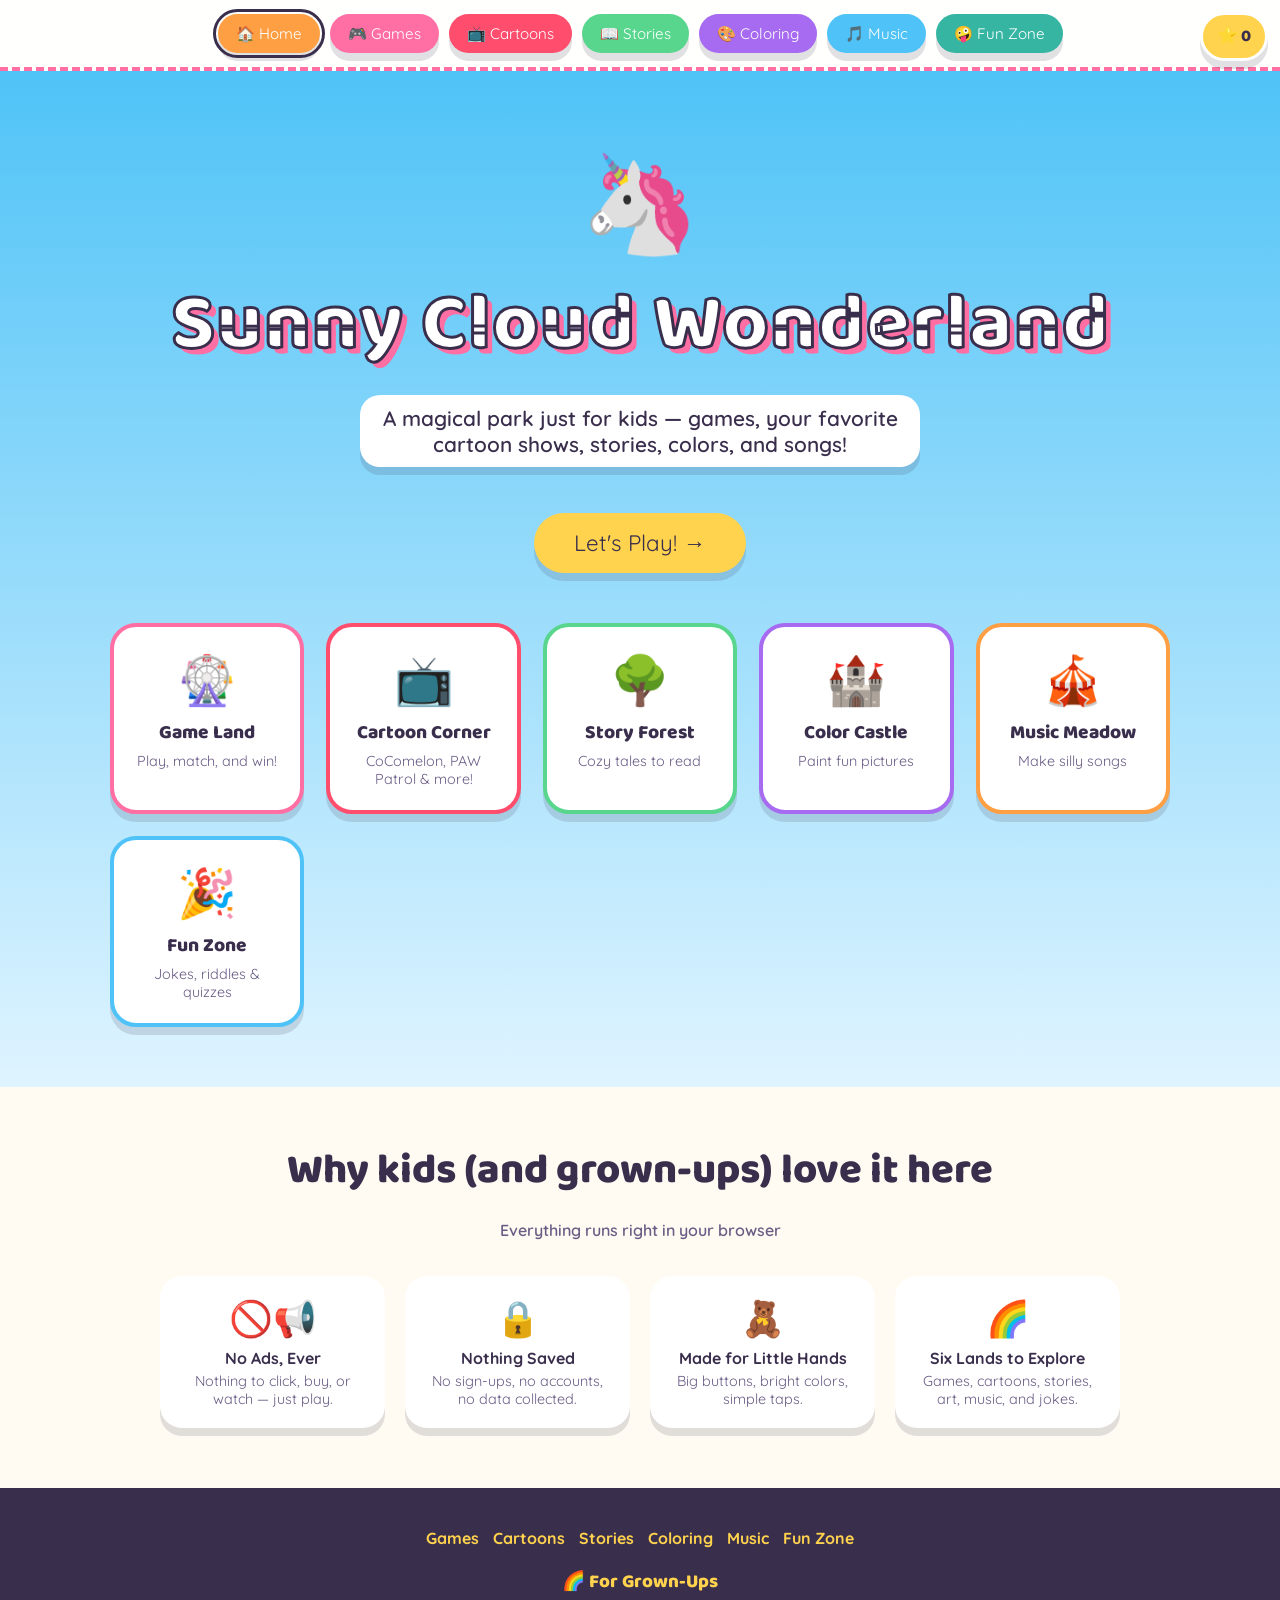
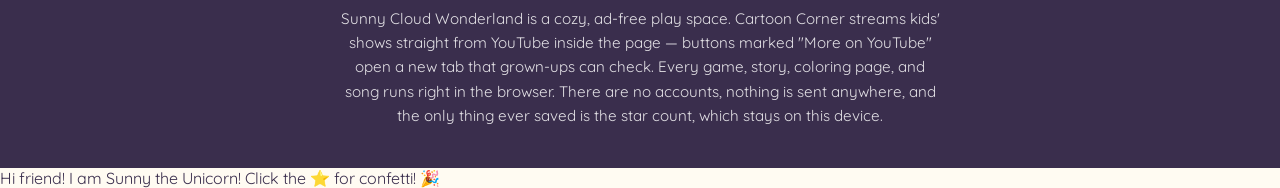
==== index.html @ 6277c3ee "Add files via upload" ====
<!DOCTYPE html>
<html lang="en">
<head>
<meta charset="UTF-8">
<meta name="viewport" content="width=device-width, initial-scale=1.0">
<title>Sunny Cloud Wonderland 🌈</title>
<meta name="description" content="A magical online park for kids — games, cartoons, stories, coloring, music and more!">
<link rel="preconnect" href="https://fonts.googleapis.com">
<link rel="preconnect" href="https://fonts.gstatic.com" crossorigin>
<link href="https://fonts.googleapis.com/css2?family=Baloo+2:wght@500;700;800&family=Quicksand:wght@500;600;700&display=swap" rel="stylesheet">
<link rel="stylesheet" href="common.css">
<style>
  .sky-bg{ padding-bottom:0; }
  .map-wrap{ padding-top:0; }
  .why-row{
    max-width:1000px; margin:0 auto 60px; padding:0 20px;
    display:grid; grid-template-columns:repeat(auto-fit,minmax(220px,1fr)); gap:20px;
  }
  .why-card{
    background:white; border-radius:22px; padding:20px; text-align:center; box-shadow:var(--shadow);
  }
  .why-card .emoji{ font-size:2.2rem; }
  .why-card h4{ margin:8px 0 4px; }
  .why-card p{ margin:0; font-size:.9rem; color:#6a5c85; }
</style>
</head>
<body>

<nav class="navbar">
  <a class="balloon-btn b5 current" href="index.html">🏠 Home</a>
  <a class="balloon-btn b1" href="games.html">🎮 Games</a>
  <a class="balloon-btn b6" href="videos.html">📺 Cartoons</a>
  <a class="balloon-btn b2" href="stories.html">📖 Stories</a>
  <a class="balloon-btn b3" href="coloring.html">🎨 Coloring</a>
  <a class="balloon-btn b4" href="music.html">🎵 Music</a>
  <a class="balloon-btn b7" href="fun-zone.html">🤪 Fun Zone</a>
</nav>

<div class="sky-bg">
  <div class="cloud" style="width:120px;height:50px;top:10%;left:-10%;animation-duration:38s;"></div>
  <div class="cloud" style="width:160px;height:60px;top:25%;left:-15%;animation-duration:52s;animation-delay:-10s;"></div>
  <div class="cloud" style="width:90px;height:40px;top:5%;left:-8%;animation-duration:30s;animation-delay:-20s;"></div>

  <header class="hero">
    <div class="mascot" id="sunny-unicorn" role="button" tabindex="0" aria-label="Sunny the unicorn — tap me!">🦄</div>
    <h1>Sunny Cloud Wonderland</h1>
    <p>A magical park just for kids — games, your favorite cartoon shows, stories, colors, and songs!</p>
    <br>
    <a href="games.html" class="cta">Let's Play! →</a>
  </header>

  <div class="map-wrap">
    <div class="map-grid">
      <a class="land-pin p1" href="games.html">
        <span class="icon">🎡</span>
        <h3>Game Land</h3>
        <p>Play, match, and win!</p>
      </a>
      <a class="land-pin p6" href="videos.html">
        <span class="icon">📺</span>
        <h3>Cartoon Corner</h3>
        <p>CoComelon, PAW Patrol &amp; more!</p>
      </a>
      <a class="land-pin p2" href="stories.html">
        <span class="icon">🌳</span>
        <h3>Story Forest</h3>
        <p>Cozy tales to read</p>
      </a>
      <a class="land-pin p3" href="coloring.html">
        <span class="icon">🏰</span>
        <h3>Color Castle</h3>
        <p>Paint fun pictures</p>
      </a>
      <a class="land-pin p4" href="music.html">
        <span class="icon">🎪</span>
        <h3>Music Meadow</h3>
        <p>Make silly songs</p>
      </a>
      <a class="land-pin p5" href="fun-zone.html">
        <span class="icon">🎉</span>
        <h3>Fun Zone</h3>
        <p>Jokes, riddles &amp; quizzes</p>
      </a>
    </div>
  </div>
</div>

<main>
  <h2 class="land-title" style="margin-top:50px;">Why kids (and grown-ups) love it here</h2>
  <p class="land-sub">Everything runs right in your browser</p>
  <div class="why-row">
    <div class="why-card">
      <div class="emoji">🚫📢</div>
      <h4>No Ads, Ever</h4>
      <p>Nothing to click, buy, or watch — just play.</p>
    </div>
    <div class="why-card">
      <div class="emoji">🔒</div>
      <h4>Nothing Saved</h4>
      <p>No sign-ups, no accounts, no data collected.</p>
    </div>
    <div class="why-card">
      <div class="emoji">🧸</div>
      <h4>Made for Little Hands</h4>
      <p>Big buttons, bright colors, simple taps.</p>
    </div>
    <div class="why-card">
      <div class="emoji">🌈</div>
      <h4>Six Lands to Explore</h4>
      <p>Games, cartoons, stories, art, music, and jokes.</p>
    </div>
  </div>
</main>

<footer>
  <div class="foot-links">
    <a href="games.html">Games</a>
    <a href="videos.html">Cartoons</a>
    <a href="stories.html">Stories</a>
    <a href="coloring.html">Coloring</a>
    <a href="music.html">Music</a>
    <a href="fun-zone.html">Fun Zone</a>
  </div>
  <h3>🌈 For Grown-Ups</h3>
  <div class="grownups">
    Sunny Cloud Wonderland is a cozy, ad-free play space. Cartoon Corner streams kids' shows straight from YouTube inside the page — buttons marked "More on YouTube" open a new tab that grown-ups can check. Every game, story, coloring page, and song runs right in the browser. There are no accounts, nothing is sent anywhere, and the only thing ever saved is the star count, which stays on this device.
  </div>
</footer>

<script src="common.js"></script>
<script>
const scwMascot = document.getElementById('sunny-unicorn');
if(scwMascot){
  const scwLines = ['Giggle! 🦄✨','I love it here! 🌈','Sparkle sparkle! ⭐','You found my magic! 🎉','Again! Again! 🥳'];
  function scwMagic(){
    SCW.sound('win');
    SCW.popConfetti(45);
    SCW.showMascotSay(scwLines[Math.floor(Math.random()*scwLines.length)], 2200);
  }
  scwMascot.addEventListener('click', scwMagic);
  scwMascot.addEventListener('keydown', function(e){ if(e.key==='Enter'||e.key===' '){ e.preventDefault(); scwMagic(); } });
}
</script>
</body>
</html>
---- common.css ----
/* ===================================================
   Sunny Cloud Wonderland — shared design system
   =================================================== */
:root{
  --sky:#4FC3F7;
  --sky-light:#DFF4FF;
  --sun:#FFD34D;
  --bubblegum:#FF6FA3;
  --grass:#58D68D;
  --grape:#A66BF0;
  --cream:#FFFBF2;
  --ink:#3A2E4D;
  --white:#ffffff;
  --shadow: 0 8px 0 rgba(58,46,77,0.15);
}
*{box-sizing:border-box;}
html{scroll-behavior:smooth;}
body{
  margin:0;
  font-family:'Quicksand',sans-serif;
  color:var(--ink);
  background:var(--cream);
  overflow-x:hidden;
}
h1,h2,h3,.display{
  font-family:'Baloo 2', cursive;
  font-weight:800;
}
a{text-decoration:none;color:inherit;}
button{font-family:'Baloo 2', cursive; cursor:pointer; border:none;}
img{max-width:100%;}

/* ---------- Background floaty bits ---------- */
.sky-bg{
  position:relative;
  background:linear-gradient(180deg, var(--sky) 0%, var(--sky-light) 100%);
  overflow:hidden;
}
.cloud{
  position:absolute;
  background:white;
  border-radius:100px;
  opacity:0.9;
  filter:drop-shadow(0 6px 0 rgba(0,0,0,0.03));
  animation:drift linear infinite;
}
@keyframes drift{
  from{ transform:translateX(-120px);}
  to{ transform:translateX(110vw);}
}
@keyframes bob{
  0%,100%{ transform:translateY(0);}
  50%{ transform:translateY(-14px);}
}
@keyframes wiggle{
  0%,100%{ transform:rotate(-4deg);}
  50%{ transform:rotate(4deg);}
}
@keyframes popIn{
  from{ transform:scale(0); opacity:0;}
  to{ transform:scale(1); opacity:1;}
}
@media (prefers-reduced-motion: reduce){
  *{animation-duration:0.01ms !important; animation-iteration-count:1 !important;}
}

/* ---------- Nav ---------- */
.navbar{
  position:sticky; top:0; z-index:50;
  display:flex; flex-wrap:wrap; gap:10px;
  justify-content:center;
  padding:14px 10px;
  background:rgba(255,255,255,0.85);
  backdrop-filter:blur(6px);
  border-bottom:4px dashed var(--bubblegum);
}
.balloon-btn{
  font-size:.95rem;
  padding:10px 18px;
  border-radius:999px;
  color:white;
  box-shadow:var(--shadow);
  transition:transform .15s ease;
  white-space:nowrap;
}
.balloon-btn:hover{ transform:translateY(-4px) scale(1.05);}
.balloon-btn:focus-visible{ outline:3px solid var(--ink); outline-offset:2px;}
.balloon-btn.current{ outline:3px solid var(--ink); outline-offset:2px;}
.b1{background:var(--bubblegum);}
.b2{background:var(--grass);}
.b3{background:var(--grape);}
.b4{background:#4FC3F7;}
.b5{background:#FF9F43;}
.b6{background:#FF4D6D;}
.b7{background:#37B5A3;}

/* ---------- Hero (home page) ---------- */
.hero{
  text-align:center;
  padding:70px 20px 40px;
  position:relative;
}
.hero h1{
  font-size:clamp(2.4rem, 7vw, 5rem);
  color:white;
  -webkit-text-stroke:3px var(--ink);
  text-shadow:6px 6px 0 var(--bubblegum);
  margin:0 0 6px;
  letter-spacing:1px;
}
.hero p{
  font-size:1.3rem;
  font-weight:600;
  max-width:560px;
  margin:0 auto 26px;
  background:white;
  display:inline-block;
  padding:10px 22px;
  border-radius:20px;
  box-shadow:var(--shadow);
}
.mascot{
  font-size:6rem;
  display:inline-block;
  animation:bob 3s ease-in-out infinite;
}
.cta{
  margin-top:20px;
  font-size:1.4rem;
  padding:16px 40px;
  border-radius:999px;
  background:var(--sun);
  color:var(--ink);
  box-shadow:var(--shadow);
  display:inline-block;
}
.cta:hover{ transform:translateY(-3px);}

/* ---------- Small page header (sub-pages) ---------- */
.page-hero{
  text-align:center;
  padding:50px 20px 60px;
  position:relative;
}
.page-hero .mascot{ font-size:4.5rem;}
.page-hero h1{
  font-size:clamp(2rem, 6vw, 3.2rem);
  color:white;
  -webkit-text-stroke:2.5px var(--ink);
  text-shadow:5px 5px 0 var(--bubblegum);
  margin:6px 0 4px;
}
.page-hero p{
  font-size:1.1rem;
  font-weight:600;
  max-width:520px;
  margin:0 auto;
  background:white;
  display:inline-block;
  padding:8px 20px;
  border-radius:20px;
  box-shadow:var(--shadow);
}

/* ---------- Park Map (home page lands grid) ---------- */
.map-wrap{
  max-width:1100px;
  margin:10px auto 0;
  padding:20px 20px 60px;
}
.map-grid{
  display:grid;
  grid-template-columns:repeat(auto-fit, minmax(190px,1fr));
  gap:22px;
}
.land-pin{
  background:white;
  border-radius:26px;
  padding:22px 16px;
  text-align:center;
  box-shadow:var(--shadow);
  border:4px solid transparent;
  transition:transform .2s ease, border-color .2s ease;
  display:block;
}
.land-pin:hover{
  transform:translateY(-6px) rotate(-1deg);
}
.land-pin .icon{
  font-size:3rem;
  display:inline-block;
  animation:wiggle 2.4s ease-in-out infinite;
}
.land-pin h3{ margin:8px 0 4px; font-size:1.2rem;}
.land-pin p{ margin:0; font-size:.9rem; color:#6a5c85;}
.land-pin.p1{border-color:var(--bubblegum);}
.land-pin.p2{border-color:var(--grass);}
.land-pin.p3{border-color:var(--grape);}
.land-pin.p4{border-color:#FF9F43;}
.land-pin.p5{border-color:#4FC3F7;}
.land-pin.p6{border-color:#FF4D6D;}

/* ---------- Sections ---------- */
main.land{
  padding:50px 18px 80px;
}
.land-title{
  text-align:center;
  font-size:clamp(1.8rem,4vw,2.6rem);
  margin-bottom:6px;
}
.land-sub{
  text-align:center;
  color:#6a5c85;
  font-weight:600;
  margin-bottom:36px;
}
.panel{
  max-width:1000px;
  margin:0 auto 34px;
  background:white;
  border-radius:28px;
  padding:30px;
  box-shadow:var(--shadow);
}
.score-line{ text-align:center; font-weight:700; margin-bottom:14px; font-size:1.1rem;}
.center-btn{
  display:block; margin:20px auto 0; padding:12px 26px; border-radius:999px;
  background:var(--grass); color:white; font-size:1.05rem; box-shadow:var(--shadow);
}

footer{
  background:var(--ink); color:white; text-align:center; padding:40px 20px;
}
footer .grownups{
  max-width:600px; margin:0 auto; font-size:.95rem; opacity:0.85; line-height:1.6;
}
footer h3{ color:var(--sun); margin-bottom:10px;}
footer .foot-links{ margin-bottom:18px; display:flex; gap:14px; justify-content:center; flex-wrap:wrap;}
footer .foot-links a{ color:var(--sun); font-weight:700;}
footer .foot-links a:hover{ text-decoration:underline;}

.visually-hidden{ position:absolute; width:1px; height:1px; overflow:hidden; clip:rect(0 0 0 0);}

/* ===================================================
   Shared happy magic — Star Jar, confetti, bubbles
   =================================================== */
.confetti-bit{
  position:fixed; top:-24px; width:12px; height:12px; border-radius:3px; z-index:9999;
  opacity:0.95; pointer-events:none;
  animation-name:scwFall; animation-timing-function:linear; animation-fill-mode:forwards;
}
@keyframes scwFall{
  0%{ transform:translateY(0) rotate(0deg); opacity:1;}
  85%{ opacity:1;}
  100%{ transform:translateY(108vh) rotate(720deg); opacity:0;}
}
.confetti-bit.scw-sparkle{
  top:auto; width:14px; height:14px; background:#FFD34D; transform:translate(-50%,-50%) scale(1);
  animation-name:scwSpark; animation-timing-function:ease-out; animation-fill-mode:forwards;
  border-radius:50%; box-shadow:0 0 12px 3px rgba(255,211,77,.7);
}
@keyframes scwSpark{
  0%{ opacity:1; transform:translate(-50%,-50%) scale(0.4);}
  100%{ opacity:0; transform:translate(-50%,-50%) scale(2.2);}
}
.scw-badge{
  position:fixed; top:12px; right:12px; z-index:500;
  background:var(--sun); color:var(--ink);
  font-family:'Baloo 2', cursive; font-weight:800; font-size:1.05rem;
  padding:8px 14px; border-radius:999px; box-shadow:var(--shadow);
  cursor:pointer; border:3px solid white; user-select:none;
}
.scw-badge .scw-count{ font-variant-numeric:tabular-nums; }
.scw-badge:hover{ transform:scale(1.08); }
.scw-bounce{ animation:scwBounce .7s ease; }
@keyframes scwBounce{
  0%,100%{ transform:scale(1);}
  40%{ transform:scale(1.35) rotate(-8deg);}
}
.scw-bubble{
  position:fixed; bottom:24px; left:50%;
  transform:translateX(-50%) translateY(40px);
  background:white; color:var(--ink); font-weight:700;
  padding:12px 20px; border-radius:20px; box-shadow:var(--shadow);
  z-index:600; opacity:0; pointer-events:none;
  transition:transform .3s ease, opacity .3s ease;
  border:3px solid var(--bubblegum); max-width:80vw; text-align:center;
}
.scw-bubble.scw-show{ opacity:1; transform:translateX(-50%) translateY(0); }

/* Extra happy utility bits for pages */
.rainbow-text{
  background:linear-gradient(90deg,#FF4D6D,#FF9F43,#FFD34D,#58D68D,#4FC3F7,#A66BF0,#FF4D6D);
  background-size:300% 100%;
  -webkit-background-clip:text; background-clip:text; color:transparent;
  animation:scwRainbow 6s linear infinite;
}
@keyframes scwRainbow{ to{ background-position:300% 0; } }
.spinner{ display:inline-block; animation:spin 10s linear infinite; }
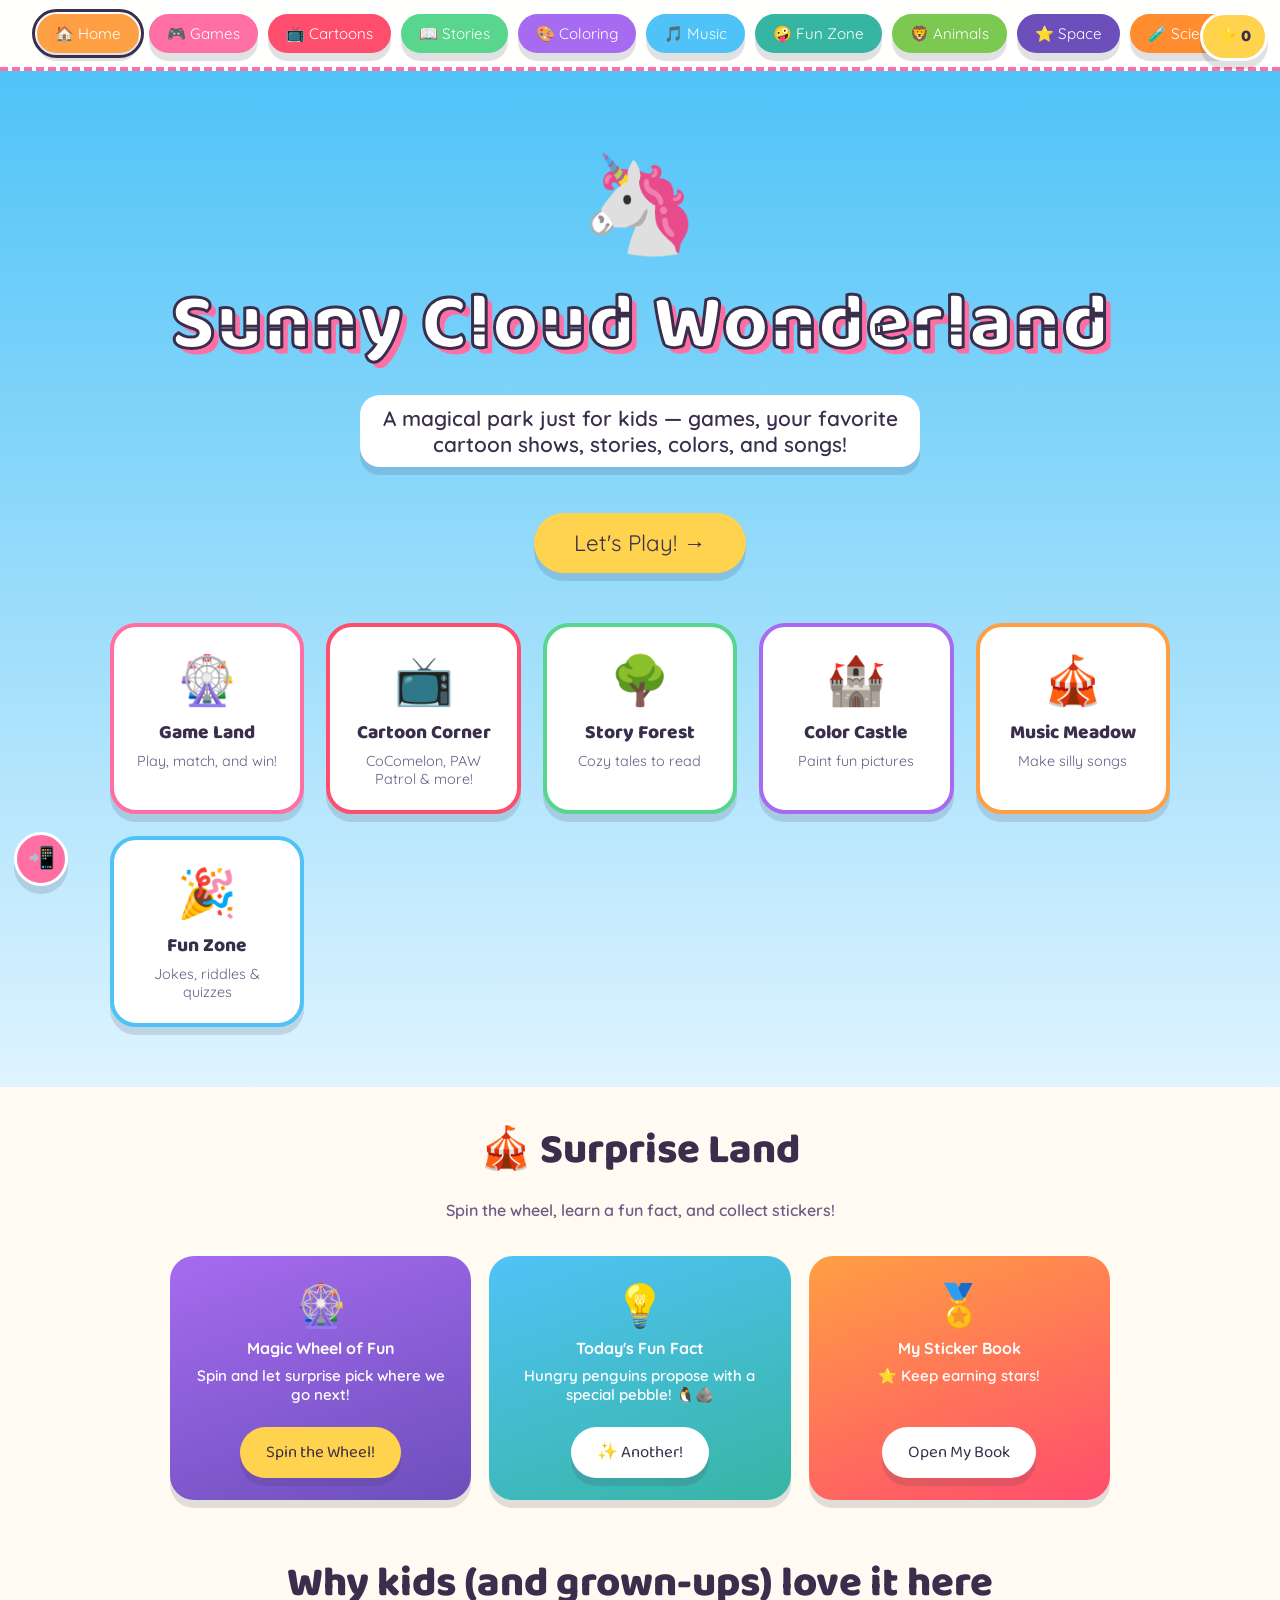
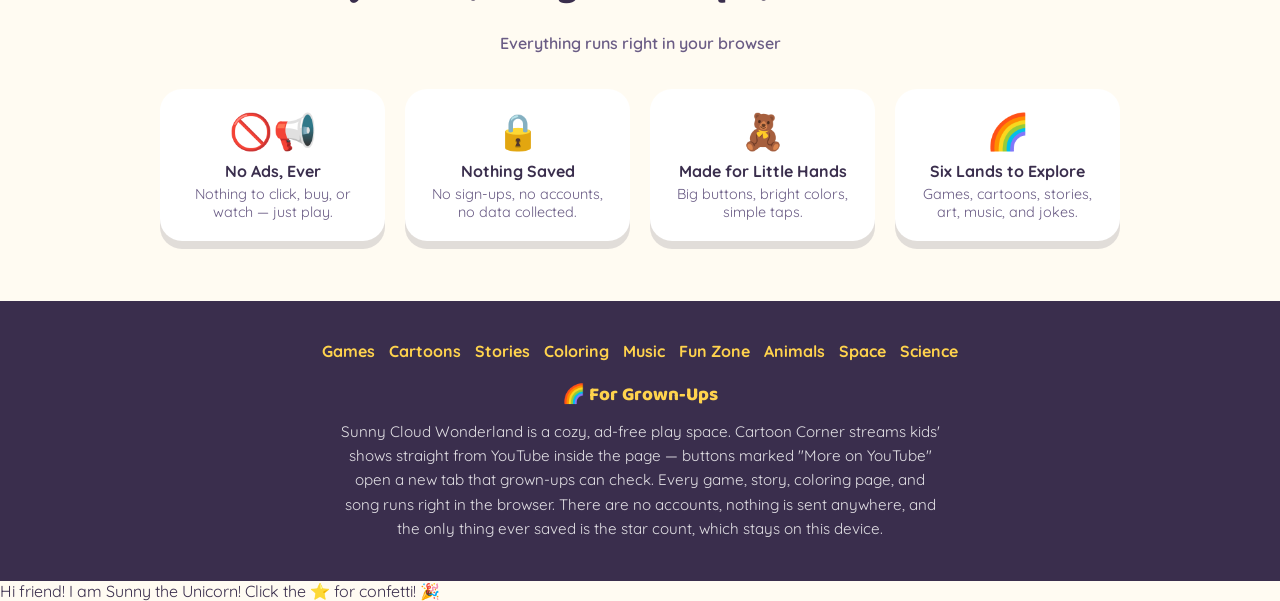
==== commit b0620281: "Add files via upload" ====
--- a/index.html
+++ b/index.html
@@ -2,7 +2,15 @@
 <html lang="en">
 <head>
 <meta charset="UTF-8">
-<meta name="viewport" content="width=device-width, initial-scale=1.0">
+<meta name="viewport" content="width=device-width, initial-scale=1.0, viewport-fit=cover">
+<link rel="icon" href="favicon.svg" type="image/svg+xml">
+<link rel="icon" href="favicon-32.png" sizes="32x32" type="image/png">
+<link rel="apple-touch-icon" href="apple-touch-icon-180.png">
+<link rel="manifest" href="manifest.webmanifest">
+<meta name="theme-color" content="#4FC3F7">
+<meta name="apple-mobile-web-app-capable" content="yes">
+<meta name="mobile-web-app-capable" content="yes">
+<meta name="apple-mobile-web-app-title" content="Sunny Cloud">
 <title>Sunny Cloud Wonderland 🌈</title>
 <meta name="description" content="A magical online park for kids — games, cartoons, stories, coloring, music and more!">
 <link rel="preconnect" href="https://fonts.googleapis.com">
@@ -22,6 +30,11 @@
   .why-card .emoji{ font-size:2.2rem; }
   .why-card h4{ margin:8px 0 4px; }
   .why-card p{ margin:0; font-size:.9rem; color:#6a5c85; }
+  .fun-extras{ max-width:980px; margin:0 auto 42px; padding:0 20px; display:grid; grid-template-columns:repeat(auto-fit,minmax(230px,1fr)); gap:18px; }
+  .extra-card{ border-radius:24px; padding:22px; text-align:center; color:white; box-shadow:var(--shadow); }
+  .extra-card .extra-head{ font-size:2.6rem; }
+  .extra-card h4{ margin:8px 0; }
+  .extra-card p{ margin:0; font-size:.94rem; font-weight:600; min-height:3.4em; }
 </style>
 </head>
 <body>
@@ -34,6 +47,9 @@
   <a class="balloon-btn b3" href="coloring.html">🎨 Coloring</a>
   <a class="balloon-btn b4" href="music.html">🎵 Music</a>
   <a class="balloon-btn b7" href="fun-zone.html">🤪 Fun Zone</a>
+   <a class="balloon-btn b8" href="animals.html">🦁 Animals</a>
+  <a class="balloon-btn b9" href="space.html">⭐ Space</a>
+  <a class="balloon-btn b10" href="experiments.html">🧪 Science</a>
 </nav>
 
 <div class="sky-bg">
@@ -86,6 +102,29 @@
 </div>
 
 <main>
+  <h2 class="land-title" style="margin-top:30px;">🎪 Surprise Land</h2>
+  <p class="land-sub">Spin the wheel, learn a fun fact, and collect stickers!</p>
+  <div class="fun-extras">
+    <div class="extra-card" style="background:linear-gradient(160deg,#A66BF0,#6C4FBB);">
+      <div class="extra-head">🎡</div>
+      <h4>Magic Wheel of Fun</h4>
+      <p>Spin and let surprise pick where we go next!</p>
+      <button class="center-btn" id="magic-wheel" style="background:var(--sun);color:var(--ink);margin-top:10px;">Spin the Wheel!</button>
+    </div>
+    <div class="extra-card" style="background:linear-gradient(160deg,#4FC3F7,#37B5A3);">
+      <div class="extra-head">💡</div>
+      <h4>Today's Fun Fact</h4>
+      <p id="daily-fact">Loading...</p>
+      <button class="center-btn" id="fact-refresh" style="background:white;color:var(--ink);margin-top:10px;">✨ Another!</button>
+    </div>
+    <div class="extra-card" style="background:linear-gradient(160deg,#FF9F43,#FF4D6D);">
+      <div class="extra-head">🏅</div>
+      <h4>My Sticker Book</h4>
+      <p id="sticker-row">⭐ Keep earning stars!</p>
+      <button class="center-btn" id="sticker-open" style="background:white;color:var(--ink);margin-top:10px;">Open My Book</button>
+    </div>
+  </div>
+
   <h2 class="land-title" style="margin-top:50px;">Why kids (and grown-ups) love it here</h2>
   <p class="land-sub">Everything runs right in your browser</p>
   <div class="why-row">
@@ -120,6 +159,9 @@
     <a href="coloring.html">Coloring</a>
     <a href="music.html">Music</a>
     <a href="fun-zone.html">Fun Zone</a>
+    <a href="animals.html">Animals</a>
+    <a href="space.html">Space</a>
+    <a href="experiments.html">Science</a>
   </div>
   <h3>🌈 For Grown-Ups</h3>
   <div class="grownups">
@@ -140,6 +182,58 @@
   scwMascot.addEventListener('click', scwMagic);
   scwMascot.addEventListener('keydown', function(e){ if(e.key==='Enter'||e.key===' '){ e.preventDefault(); scwMagic(); } });
 }
+
+/* ---- Surprise Land ---- */
+const wheelPages = ['games.html','animals.html','space.html','experiments.html','fun-zone.html','stories.html','coloring.html','music.html'];
+const wheelBtn = document.getElementById('magic-wheel');
+if(wheelBtn){
+  wheelBtn.addEventListener('click', function(){
+    SCW.popConfetti(30); SCW.sound('win');
+    const dest = wheelPages[Math.floor(Math.random()*wheelPages.length)];
+    SCW.showMascotSay('The wheel says... let\u2019s go! 🎡', 1500);
+    setTimeout(function(){ window.location.href = dest; }, 950);
+  });
+}
+const dailyFacts = [
+  'Did you know honey never spoils? 🍯',
+  'An octopus has three hearts and blue blood! 🐙',
+  'The Sun is 1.3 million times bigger than Earth! ☀️',
+  'A group of flamingos is called a "flamboyance"! 🦩',
+  'Rainbows only show when the sun is behind you! 🌈',
+  'Cows have best friends and miss them when apart! 🐮',
+  'Hungry penguins propose with a special pebble! 🐧🪨',
+  'Jellyfish have floated in the sea for 500 million years! 🪼'
+];
+function setDailyFact(){
+  const el = document.getElementById('daily-fact');
+  if(!el) return;
+  const d = new Date();
+  el.textContent = dailyFacts[d.getDate() % dailyFacts.length];
+}
+const factBtn = document.getElementById('fact-refresh');
+if(factBtn){
+  factBtn.addEventListener('click', function(){
+    document.getElementById('daily-fact').textContent = dailyFacts[Math.floor(Math.random()*dailyFacts.length)];
+    SCW.sound('pop');
+  });
+}
+function showStickers(){
+  const row = document.getElementById('sticker-row');
+  if(!row) return;
+  const list = SCW.getStickers();
+  row.textContent = list.length ? list.map(s => s[1]).join(' ') : '⭐ Keep earning stars!';
+}
+const stickerBtn = document.getElementById('sticker-open');
+if(stickerBtn){
+  stickerBtn.addEventListener('click', function(){
+    SCW.popConfetti(20); SCW.sound('star');
+    const list = SCW.getStickers();
+    const names = list.length ? list.map(s => s[1] + ' ' + s[2]).join(', ') : 'No stickers yet — collect stars to win stickers!';
+    SCW.showMascotSay('🏅 My stickers: ' + names, 4500);
+  });
+}
+setDailyFact();
+showStickers();
 </script>
 </body>
 </html>
--- a/common.css
+++ b/common.css
@@ -5,7 +5,7 @@
   --sky:#4FC3F7;
   --sky-light:#DFF4FF;
   --sun:#FFD34D;
-  --bubblegum:#FF6FA3;
+  --bubblegum:#FF6FA3; 
   --grass:#58D68D;
   --grape:#A66BF0;
   --cream:#FFFBF2;
@@ -93,6 +93,9 @@
 .b5{background:#FF9F43;}
 .b6{background:#FF4D6D;}
 .b7{background:#37B5A3;}
+.b8{background:#7BC950;}
+.b9{background:#6C4FBB;}
+.b10{background:#FF8C2E;}
 
 /* ---------- Hero (home page) ---------- */
 .hero{
@@ -298,3 +301,86 @@
 }
 @keyframes scwRainbow{ to{ background-position:300% 0; } }
 .spinner{ display:inline-block; animation:spin 10s linear infinite; }
+
+/* ---- Video-card "not available" + PWA install button ---- */
+.video-card.off{ opacity:.35; filter:grayscale(1); pointer-events:none; }
+.scw-install-btn{
+  position:fixed; bottom:14px; left:14px; z-index:500;
+  width:54px; height:54px; border-radius:50%;
+  background:var(--bubblegum); color:white; font-size:1.35rem;
+  box-shadow:var(--shadow); border:3px solid white;
+  display:flex; align-items:center; justify-content:center; cursor:pointer;
+}
+.scw-install-btn:hover{ transform:scale(1.12); }
+
+/* ===================================================
+   Responsive / mobile-first — works on phones & iPads
+   =================================================== */
+html{ -webkit-text-size-adjust:100%; text-size-adjust:100%; }
+button, .balloon-btn, .center-btn, .quiz-opt, .video-card, .game-tab, .fun-tab, .yt-tab{ -webkit-tap-highlight-color:transparent; touch-action:manipulation; }
+
+/* Safe-area (notched iPhones) for floating buttons */
+.scw-badge{ top:max(12px, env(safe-area-inset-top, 0px)); right:max(12px, env(safe-area-inset-right, 0px)); }
+.scw-install-btn{ bottom:max(14px, env(safe-area-inset-bottom, 0px)); left:max(14px, env(safe-area-inset-left, 0px)); }
+
+@media (max-width: 720px){
+  body{ font-size:14px; }
+  .navbar{ gap:6px; padding:10px 7px; }
+  .balloon-btn{ font-size:.82rem; padding:8px 12px; }
+  .hero{ padding:46px 12px 28px; }
+  .hero p{ font-size:1.02rem; padding:8px 14px; max-width:92vw; }
+  .mascot{ font-size:4.6rem; }
+  .page-hero{ padding:36px 12px 44px; }
+  .page-hero p{ font-size:.96rem; padding:7px 14px; max-width:92vw; }
+  .panel{ padding:18px 13px; border-radius:20px; margin-bottom:22px; }
+  .land-title{ font-size:clamp(1.4rem, 8vw, 1.9rem); word-break:break-word; }
+  .land-sub{ font-size:.94rem; margin-bottom:20px; }
+  .map-grid{ grid-template-columns:repeat(auto-fit,minmax(138px,1fr)); gap:12px; }
+  .land-pin{ padding:14px 10px; }
+  .land-pin .icon{ font-size:2.2rem; }
+  .land-pin h3{ font-size:1.05rem; }
+  .why-row{ gap:12px; grid-template-columns:repeat(auto-fit,minmax(160px,1fr)); }
+  .scw-badge{ font-size:.88rem; padding:6px 11px; }
+  .scw-install-btn{ width:48px; height:48px; font-size:1.2rem; }
+  .scw-bubble{ font-size:.9rem; padding:10px 14px; max-width:92vw; }
+  /* play surfaces shrink nicely on small screens */
+  .memory-grid, .mole-grid, .ttt-grid, .simon-grid, .puzzle-grid, .num-grid, .drum-grid, .rps-stage{ max-width:100%; }
+  .catch-area, .bubble-area, .balloon-area, .pond{ height:56vw; min-height:220px; }
+  .skyline{ height:54vw; min-height:240px; }
+  .color-wrap{ flex-direction:column; align-items:center; }
+  .coloring-pic{ width:min(78vw, 300px); height:auto; }
+  .xylophone{ gap:4px; }
+  .bar{ width:44px; height:150px; font-size:.75rem; }
+  .yt-video{ aspect-ratio:16/10; }
+  .show-videos{ grid-template-columns:repeat(auto-fit,minmax(118px,1fr)); gap:9px; }
+  .video-card span{ font-size:.8rem; }
+  .flash-grid{ grid-template-columns:repeat(auto-fit,minmax(104px,1fr)); gap:10px; }
+  .planets{ grid-template-columns:repeat(auto-fit,minmax(130px,1fr)); gap:11px; }
+  .fun-extras{ grid-template-columns:1fr; gap:14px; padding:0 14px; }
+  .extra-card p{ min-height:0; }
+  .yt-title{ font-size:1rem; }
+}
+
+@media (max-width: 400px){
+  .bar{ width:38px; height:130px; }
+  .balloon-btn{ font-size:.78rem; padding:7px 10px; }
+  .mascot{ font-size:3.9rem; }
+}
+
+/* Swipeable menu on small phones (saves vertical space) */
+@media (max-width: 560px){
+  .navbar{ justify-content:flex-start; flex-wrap:nowrap; overflow-x:auto; -webkit-overflow-scrolling:touch; scrollbar-width:none; }
+  .navbar::-webkit-scrollbar{ display:none; }
+  .balloon-btn{ flex:0 0 auto; }
+}
+
+/* Catch-game basket stays smooth & doesn't scroll the page while dragging */
+.catch-area{ touch-action:none; }
+
+/* Nice compact layout on landscape phones */
+@media (max-height: 470px) and (orientation: landscape){
+  .hero{ padding-top:24px; padding-bottom:18px; }
+  .page-hero{ padding-top:16px; padding-bottom:26px; }
+  .mascot{ font-size:3.2rem; }
+  .scw-bubble{ bottom:8px; }
+}
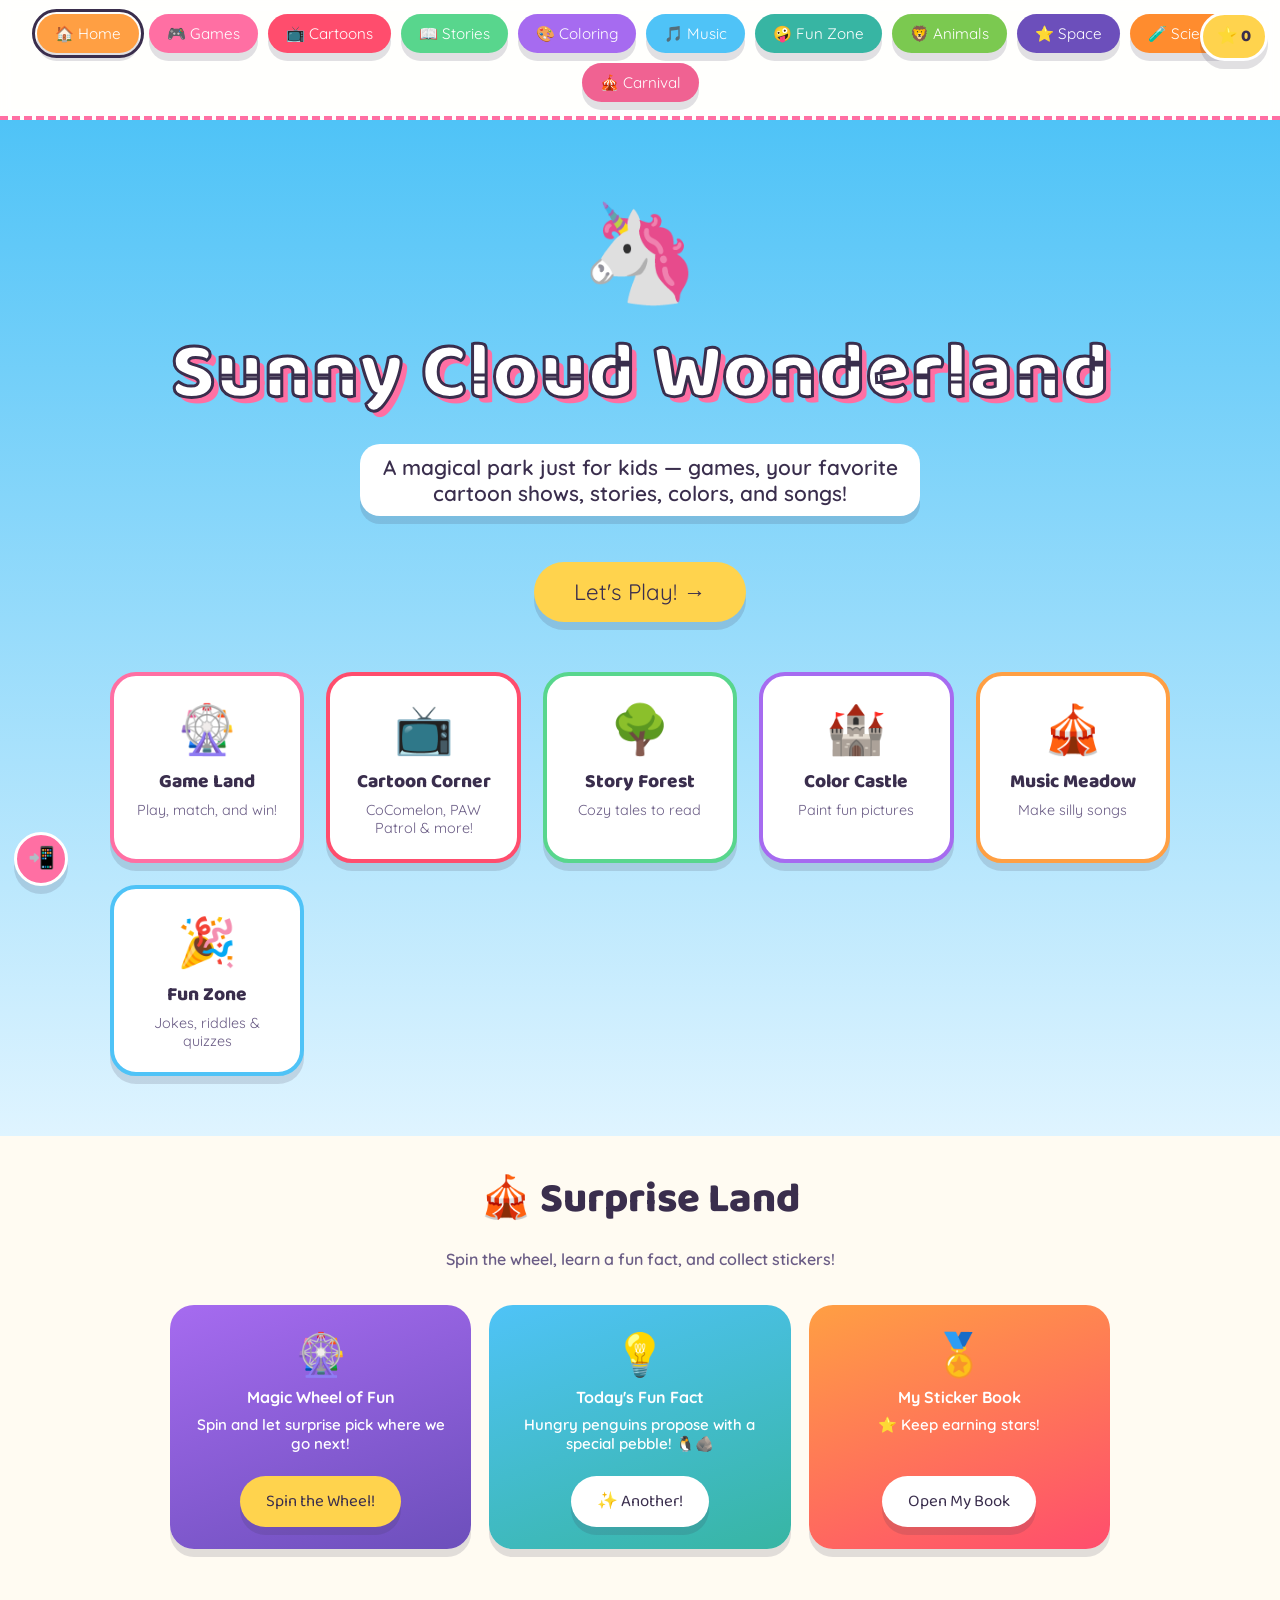
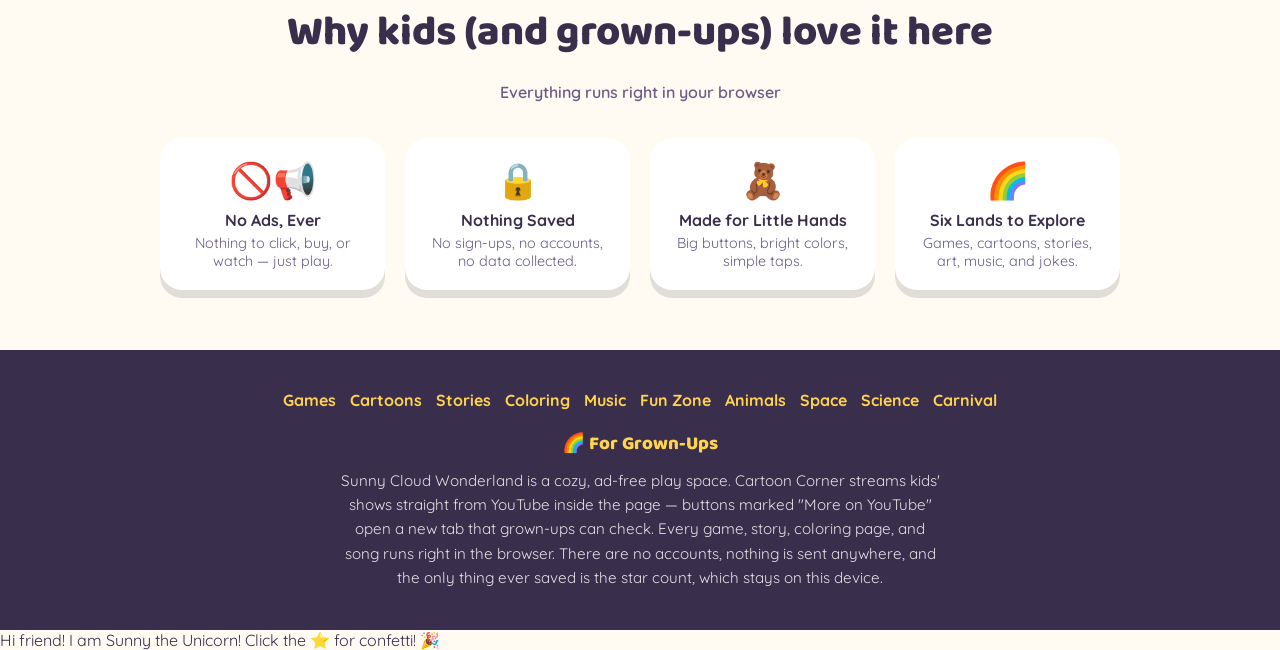
==== commit 34ed5b50: "Add files via upload" ====
--- a/index.html
+++ b/index.html
@@ -50,6 +50,7 @@
    <a class="balloon-btn b8" href="animals.html">🦁 Animals</a>
   <a class="balloon-btn b9" href="space.html">⭐ Space</a>
   <a class="balloon-btn b10" href="experiments.html">🧪 Science</a>
+  <a class="balloon-btn b11" href="carnival.html">🎪 Carnival</a>
 </nav>
 
 <div class="sky-bg">
@@ -162,6 +163,7 @@
     <a href="animals.html">Animals</a>
     <a href="space.html">Space</a>
     <a href="experiments.html">Science</a>
+    <a href="carnival.html">Carnival</a>
   </div>
   <h3>🌈 For Grown-Ups</h3>
   <div class="grownups">
@@ -184,7 +186,7 @@
 }
 
 /* ---- Surprise Land ---- */
-const wheelPages = ['games.html','animals.html','space.html','experiments.html','fun-zone.html','stories.html','coloring.html','music.html'];
+const wheelPages = ['games.html','animals.html','space.html','experiments.html','fun-zone.html','stories.html','coloring.html','music.html','carnival.html'];
 const wheelBtn = document.getElementById('magic-wheel');
 if(wheelBtn){
   wheelBtn.addEventListener('click', function(){
--- a/common.css
+++ b/common.css
@@ -96,6 +96,7 @@
 .b8{background:#7BC950;}
 .b9{background:#6C4FBB;}
 .b10{background:#FF8C2E;}
+.b11{background:#F06292;}
 
 /* ---------- Hero (home page) ---------- */
 .hero{
